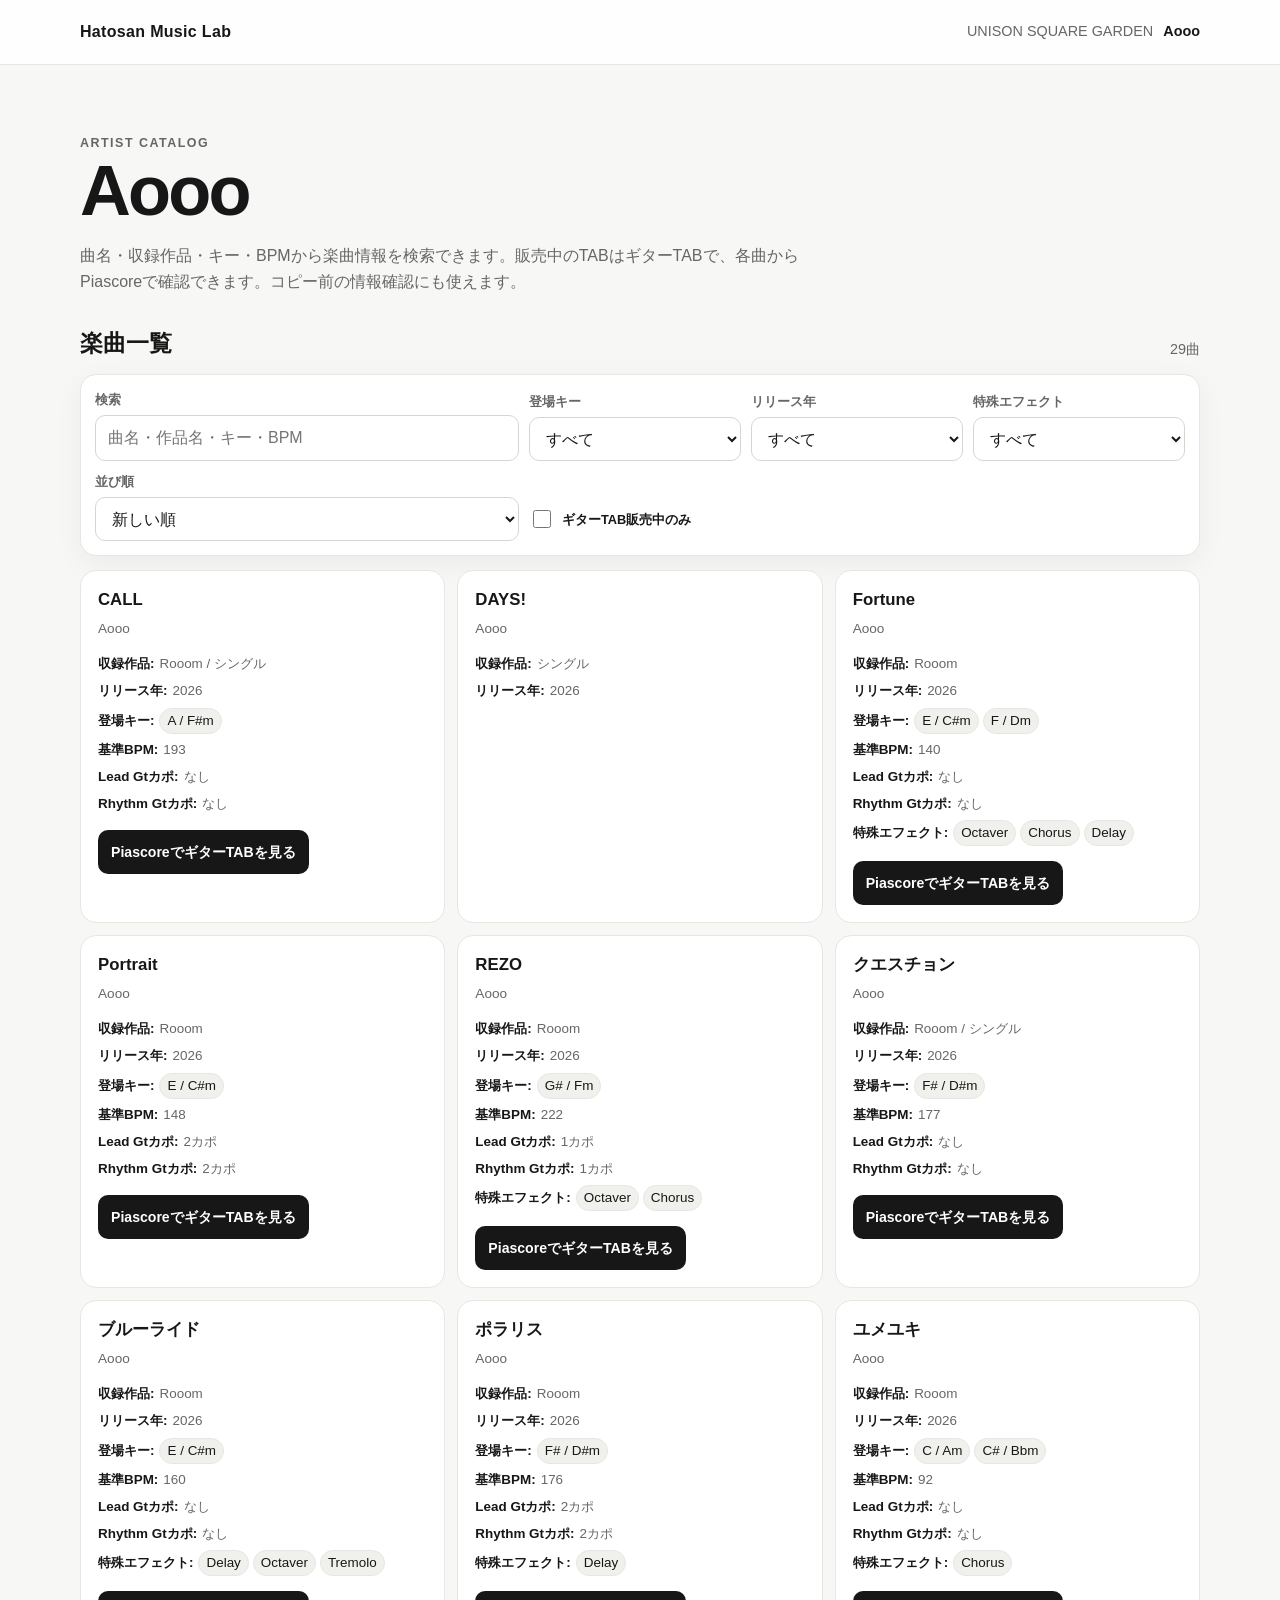
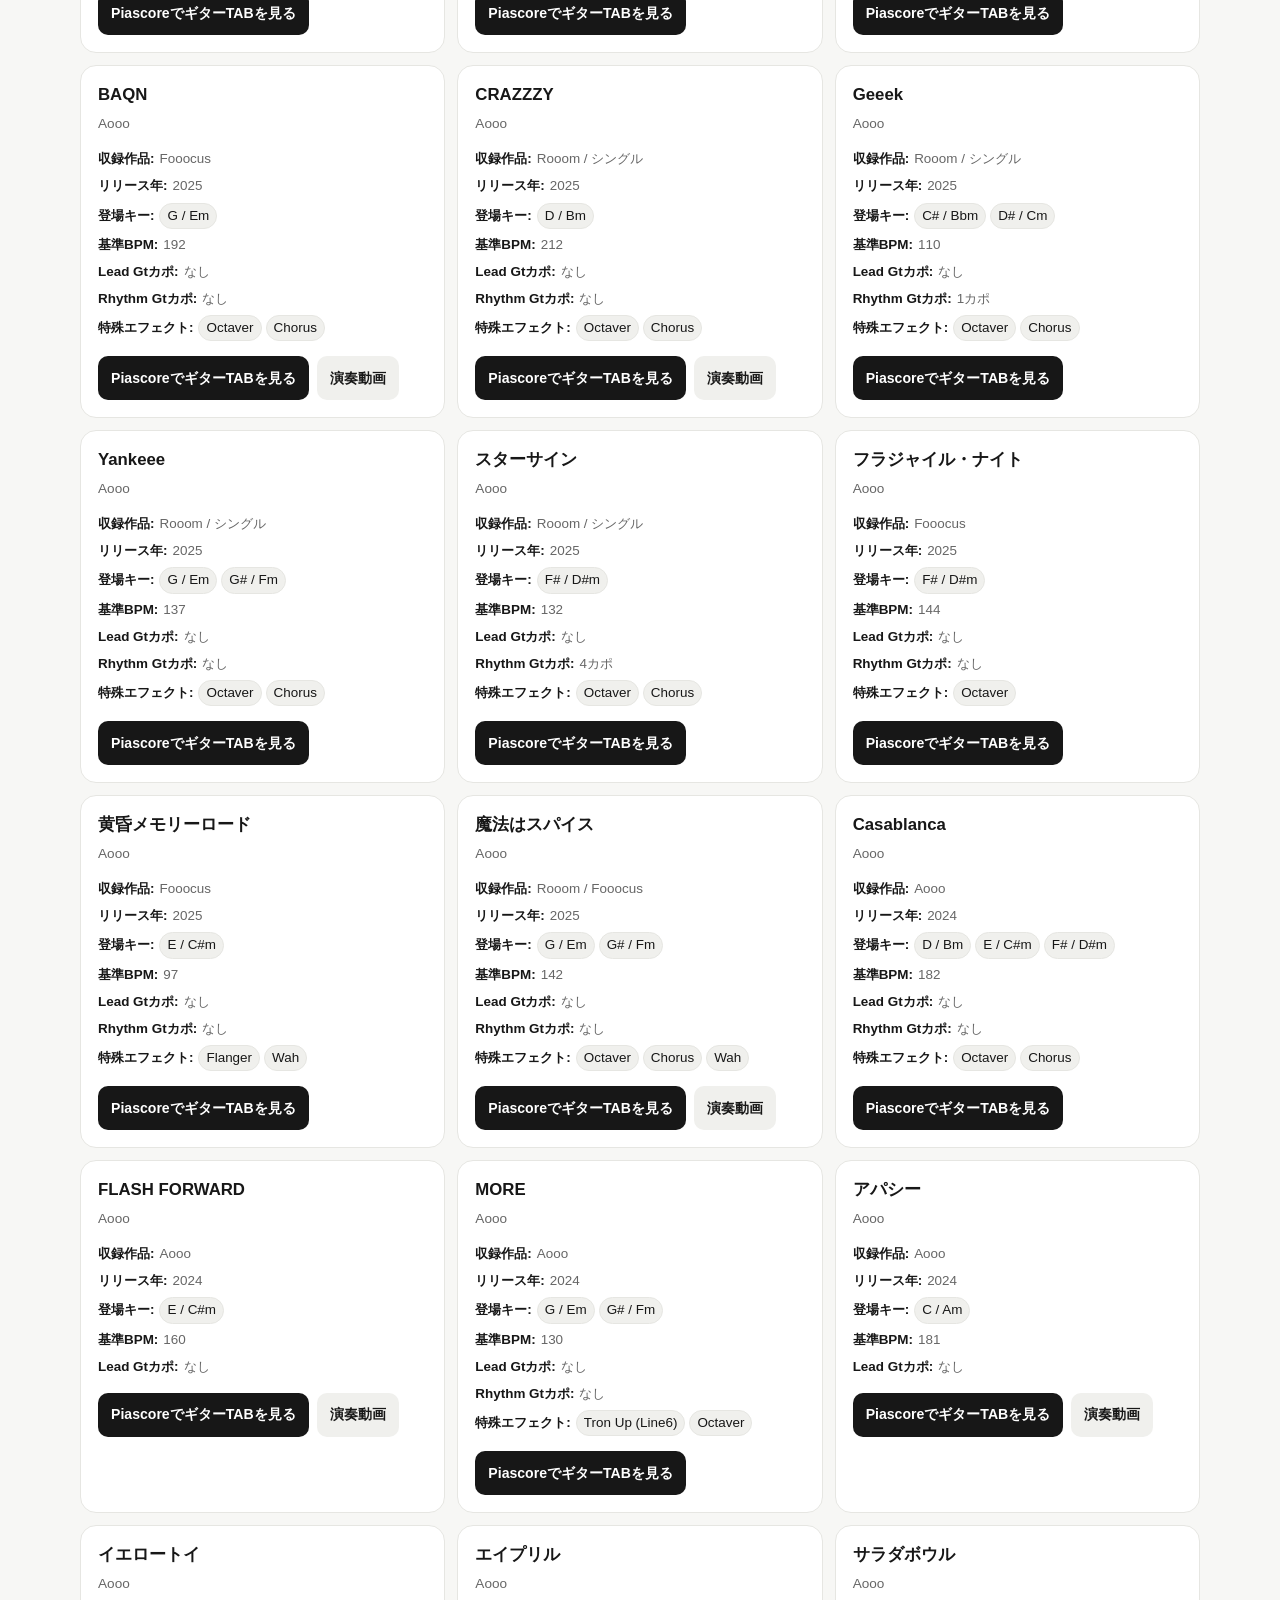
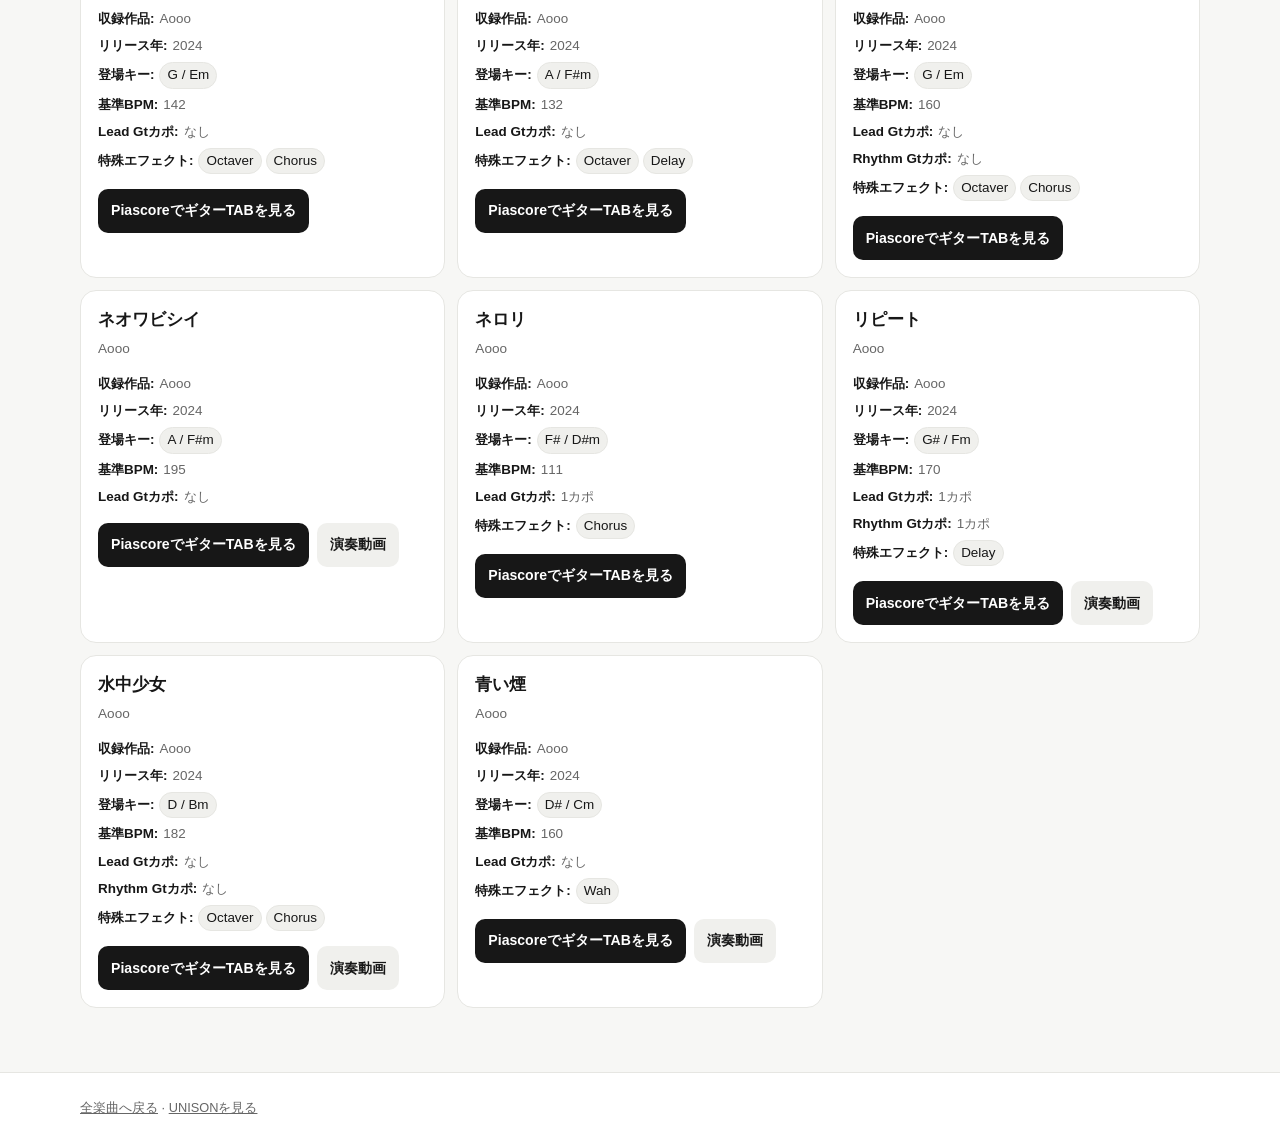
==== tabs/aooo/index.html @ bbd55ca7 "Hold contact link until form is ready" ====
<!doctype html>
<html lang="ja">
<head>
  <meta charset="utf-8">
  <meta name="viewport" content="width=device-width, initial-scale=1">
  <meta name="description" content="Aoooの曲名・収録作品・キー・BPMを検索できます。販売中のギターTABはPiascoreで確認できます。">
  <link rel="canonical" href="https://hatosan-lab.github.io/music-tab-portal/tabs/aooo/">
  <meta property="og:title" content="Aooo ギターTAB・BPM・キー一覧 | Hatosan Music Lab">
  <meta property="og:description" content="Aoooの曲名・収録作品・キー・BPMを検索できます。販売中のギターTABはPiascoreで確認できます。">
  <meta property="og:url" content="https://hatosan-lab.github.io/music-tab-portal/tabs/aooo/">
  <meta property="og:type" content="website">
  <title>Aooo ギターTAB・BPM・キー一覧 | Hatosan Music Lab</title>
  <link rel="stylesheet" href="../../assets/styles.css">
</head>
<body data-data-url="../../data/songs.json" data-aooo-capo-url="../../data/aooo-capo.json" data-artist="Aooo">
  <header class="site-header">
    <div class="header-inner">
      <a class="brand" href="../../">Hatosan Music Lab</a>
      <nav class="top-nav" aria-label="メインナビゲーション">
        <a href="../unison/">UNISON SQUARE GARDEN</a>
        <a href="../aooo/" aria-current="page">Aooo</a>
      </nav>
    </div>
  </header>
  <main>
    <section class="hero">
      <p class="eyebrow">ARTIST CATALOG</p>
      <h1>Aooo</h1>
      <p>曲名・収録作品・キー・BPMから楽曲情報を検索できます。販売中のTABはギターTABで、各曲からPiascoreで確認できます。コピー前の情報確認にも使えます。</p>
    </section>
    <section class="catalog">
      <div class="catalog-heading">
        <h2>楽曲一覧</h2>
        <p id="resultCount" class="result-count" aria-live="polite">読み込み中</p>
      </div>
      <div class="filters" aria-label="楽曲の絞り込み">
        <div class="field">
          <label for="searchInput">検索</label>
          <input id="searchInput" type="search" placeholder="曲名・作品名・キー・BPM" autocomplete="off">
        </div>
        <div class="field">
          <label for="keyFilter">登場キー</label>
          <select id="keyFilter"><option value="">すべて</option></select>
        </div>
        <div class="field">
          <label for="yearFilter">リリース年</label>
          <select id="yearFilter"><option value="">すべて</option></select>
        </div>
        <div class="field">
          <label for="effectFilter">特殊エフェクト</label>
          <select id="effectFilter"><option value="">すべて</option></select>
        </div>
        <div class="field">
          <label for="sortSelect">並び順</label>
          <select id="sortSelect">
            <option value="year-desc">新しい順</option>
            <option value="title">曲名順</option>
            <option value="bpm">BPM順</option>
          </select>
        </div>
        <div class="checkbox-field">
          <label class="checkbox-label"><input id="tabOnly" type="checkbox">ギターTAB販売中のみ</label>
        </div>
      </div>
      <div id="songGrid" class="song-grid" aria-live="polite"></div>
    </section>
  </main>
  <footer class="site-footer">
    <div class="footer-inner"><a href="../../">全楽曲へ戻る</a> · <a href="../unison/">UNISONを見る</a></div>
  </footer>
  <script src="../../assets/app.js?v=20260912-keys1" defer></script>
</body>
</html>
---- assets/styles.css ----
:root {
  color-scheme: light;
  --bg: #f7f7f5;
  --surface: #ffffff;
  --text: #171717;
  --muted: #666666;
  --line: #e6e6e2;
  --accent: #171717;
  --soft: #f0f0ed;
  --radius: 16px;
  --shadow: 0 8px 28px rgba(0, 0, 0, 0.05);
}

* { box-sizing: border-box; }

html { scroll-behavior: smooth; }

body {
  margin: 0;
  background: var(--bg);
  color: var(--text);
  font-family: -apple-system, BlinkMacSystemFont, "Segoe UI", "Hiragino Kaku Gothic ProN",
    "Hiragino Sans", "Yu Gothic UI", "Yu Gothic", Meiryo, sans-serif;
  line-height: 1.65;
}

a { color: inherit; }

.site-header {
  border-bottom: 1px solid var(--line);
  background: rgba(255, 255, 255, 0.94);
}

.header-inner,
main,
.footer-inner {
  width: min(1120px, calc(100% - 32px));
  margin: 0 auto;
}

.header-inner {
  min-height: 64px;
  display: flex;
  align-items: center;
  justify-content: space-between;
  gap: 16px;
}

.brand {
  font-weight: 800;
  letter-spacing: 0.02em;
  text-decoration: none;
}

.top-nav {
  display: flex;
  gap: 10px;
  flex-wrap: wrap;
  justify-content: flex-end;
}

.top-nav a {
  color: var(--muted);
  text-decoration: none;
  font-size: 0.9rem;
}

.top-nav a[aria-current="page"] {
  color: var(--text);
  font-weight: 700;
}

main { padding: 34px 0 64px; }

.hero {
  padding: 18px 0 28px;
}

.eyebrow {
  margin: 0 0 8px;
  color: var(--muted);
  font-size: 0.78rem;
  font-weight: 800;
  letter-spacing: 0.12em;
  text-transform: uppercase;
}

h1 {
  margin: 0;
  font-size: clamp(2rem, 8vw, 4.4rem);
  line-height: 1.04;
  letter-spacing: -0.04em;
  overflow-wrap: anywhere;
}

.hero p {
  max-width: 720px;
  margin: 16px 0 0;
  color: var(--muted);
}

.focus-links {
  display: grid;
  gap: 12px;
  margin: 6px 0 30px;
}

.focus-card {
  display: block;
  padding: 20px;
  border: 1px solid var(--line);
  border-radius: var(--radius);
  background: var(--surface);
  box-shadow: var(--shadow);
  text-decoration: none;
}

.focus-card strong {
  display: block;
  margin-bottom: 4px;
  font-size: 1.2rem;
}

.focus-card span {
  color: var(--muted);
  font-size: 0.9rem;
}

.catalog {
  scroll-margin-top: 16px;
}

.catalog-heading {
  display: flex;
  align-items: end;
  justify-content: space-between;
  gap: 16px;
  margin-bottom: 12px;
}

.catalog-heading h2 {
  margin: 0;
  font-size: 1.45rem;
}

.result-count {
  margin: 0;
  color: var(--muted);
  font-size: 0.9rem;
  white-space: nowrap;
}

.filters {
  display: grid;
  gap: 10px;
  padding: 14px;
  border: 1px solid var(--line);
  border-radius: var(--radius);
  background: var(--surface);
  box-shadow: var(--shadow);
}

.field label,
.checkbox-label {
  display: block;
  margin-bottom: 5px;
  color: var(--muted);
  font-size: 0.8rem;
  font-weight: 700;
}

input[type="search"],
select {
  width: 100%;
  min-height: 44px;
  padding: 9px 12px;
  border: 1px solid #d6d6d1;
  border-radius: 10px;
  background: #fff;
  color: var(--text);
  font: inherit;
}

input:focus,
select:focus,
a:focus-visible {
  outline: 3px solid rgba(23, 23, 23, 0.18);
  outline-offset: 2px;
}

.checkbox-field {
  min-height: 44px;
  display: flex;
  align-items: center;
}

.checkbox-label {
  display: flex;
  align-items: center;
  gap: 8px;
  margin: 0;
  color: var(--text);
}

.checkbox-label input {
  width: 18px;
  height: 18px;
}

.song-grid {
  display: grid;
  gap: 12px;
  margin-top: 14px;
}

.song-card {
  min-width: 0;
  padding: 17px;
  border: 1px solid var(--line);
  border-radius: var(--radius);
  background: var(--surface);
}

.song-card h3 {
  margin: 0;
  font-size: 1.05rem;
  line-height: 1.45;
  overflow-wrap: anywhere;
}

.artist {
  margin: 5px 0 0;
  color: var(--muted);
  font-size: 0.85rem;
}

.meta {
  display: flex;
  flex-wrap: wrap;
  gap: 6px;
  margin: 13px 0 0;
  padding: 0;
  list-style: none;
}

.meta li {
  padding: 4px 8px;
  border-radius: 999px;
  background: var(--soft);
  font-size: 0.78rem;
}

.detail-list {
  display: grid;
  gap: 5px;
  margin: 13px 0 0;
  color: var(--muted);
  font-size: 0.84rem;
}

.detail-list div {
  overflow-wrap: anywhere;
}

.detail-list strong {
  color: var(--text);
  font-weight: 700;
}

.detail-row {
  display: flex;
  flex-wrap: wrap;
  align-items: baseline;
  gap: 5px;
}

.key-chips {
  display: inline-flex;
  flex-wrap: wrap;
  gap: 4px;
}

.key-chip {
  display: inline-block;
  padding: 1px 7px;
  border: 1px solid var(--line);
  border-radius: 999px;
  background: var(--soft);
  color: var(--text);
  white-space: nowrap;
}

.actions {
  display: flex;
  flex-wrap: wrap;
  gap: 8px;
  margin-top: 15px;
}

.button {
  min-height: 44px;
  display: inline-flex;
  align-items: center;
  justify-content: center;
  padding: 9px 13px;
  border-radius: 10px;
  background: var(--accent);
  color: #fff;
  text-decoration: none;
  font-size: 0.88rem;
  font-weight: 750;
}

.button.secondary {
  background: var(--soft);
  color: var(--text);
}

.empty,
.error {
  margin-top: 14px;
  padding: 18px;
  border: 1px solid var(--line);
  border-radius: var(--radius);
  background: var(--surface);
  color: var(--muted);
}

.site-footer {
  border-top: 1px solid var(--line);
  background: var(--surface);
}

.footer-inner {
  padding: 24px 0;
  color: var(--muted);
  font-size: 0.8rem;
}

@media (min-width: 700px) {
  .focus-links { grid-template-columns: repeat(2, minmax(0, 1fr)); }
  .filters { grid-template-columns: minmax(240px, 2fr) repeat(3, minmax(130px, 1fr)); align-items: end; }
  .song-grid { grid-template-columns: repeat(2, minmax(0, 1fr)); }
}

@media (min-width: 1040px) {
  .song-grid { grid-template-columns: repeat(3, minmax(0, 1fr)); }
}

@media (prefers-reduced-motion: reduce) {
  html { scroll-behavior: auto; }
}
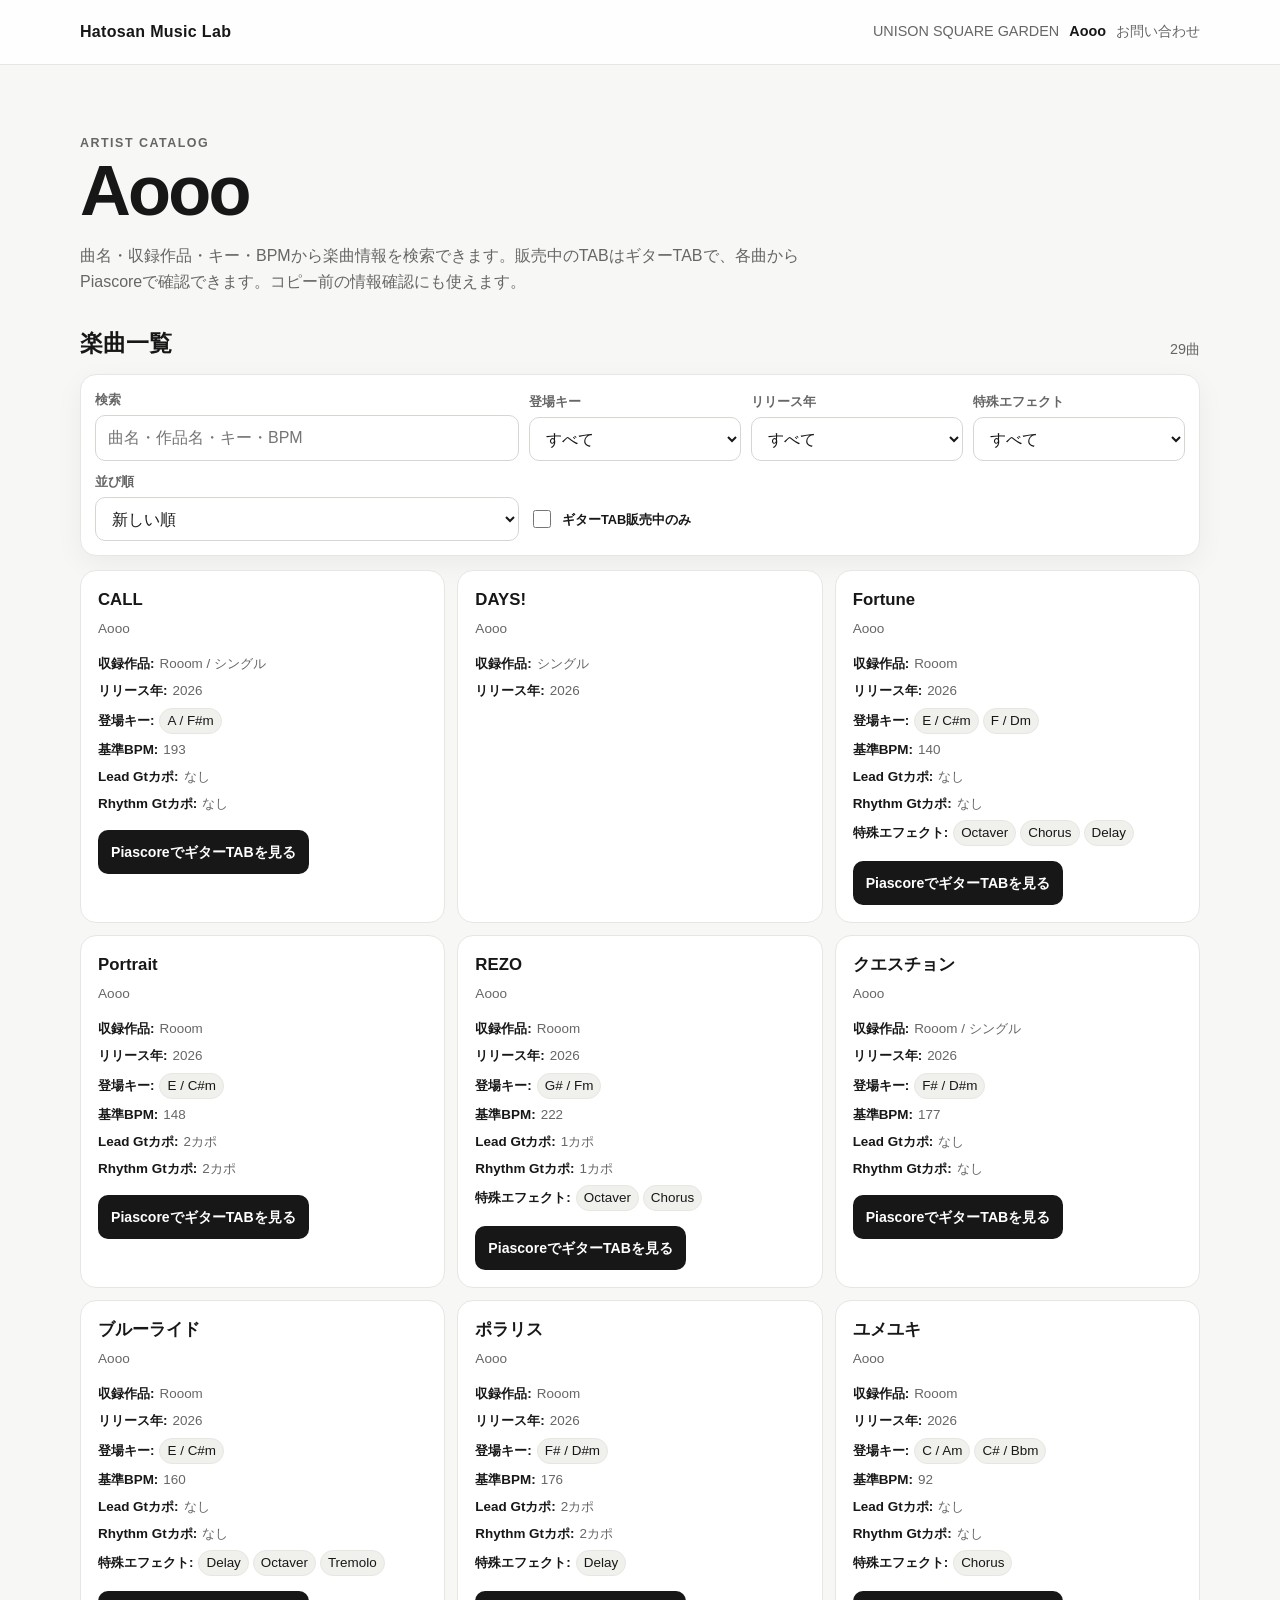
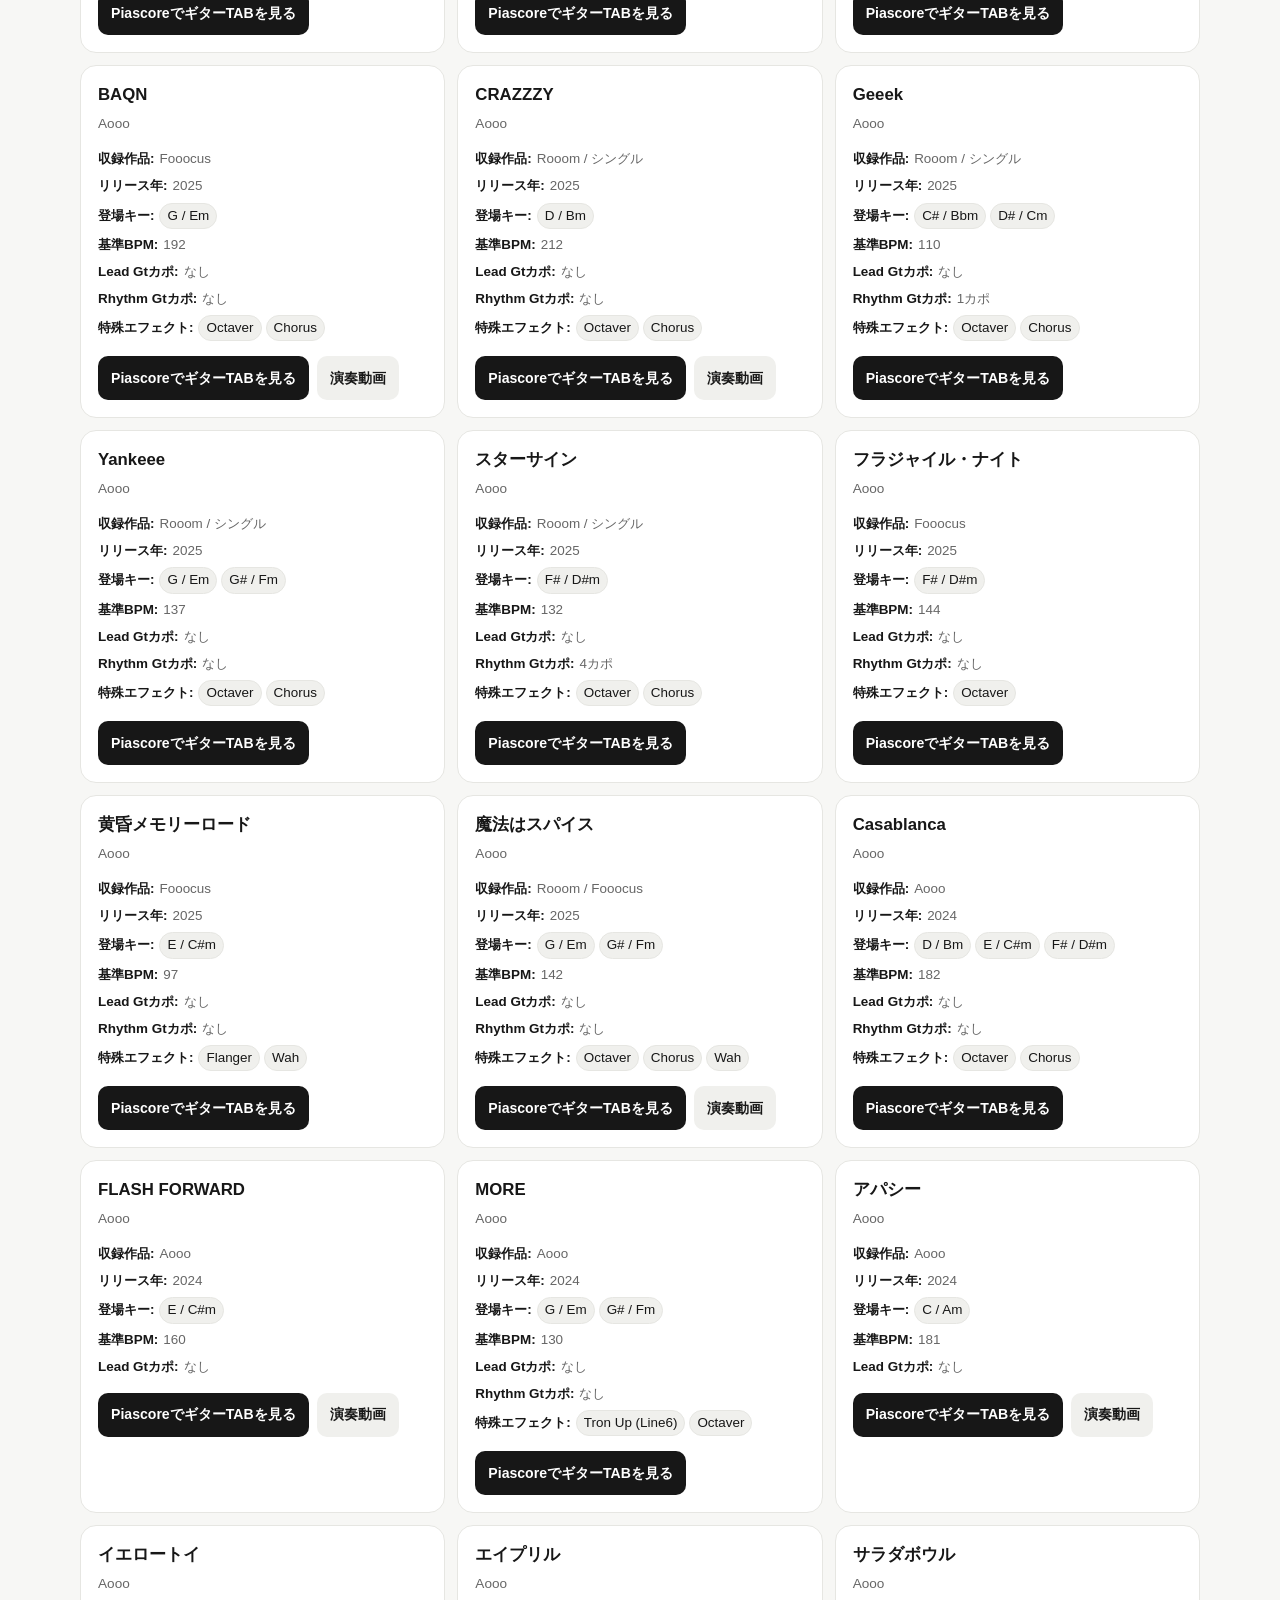
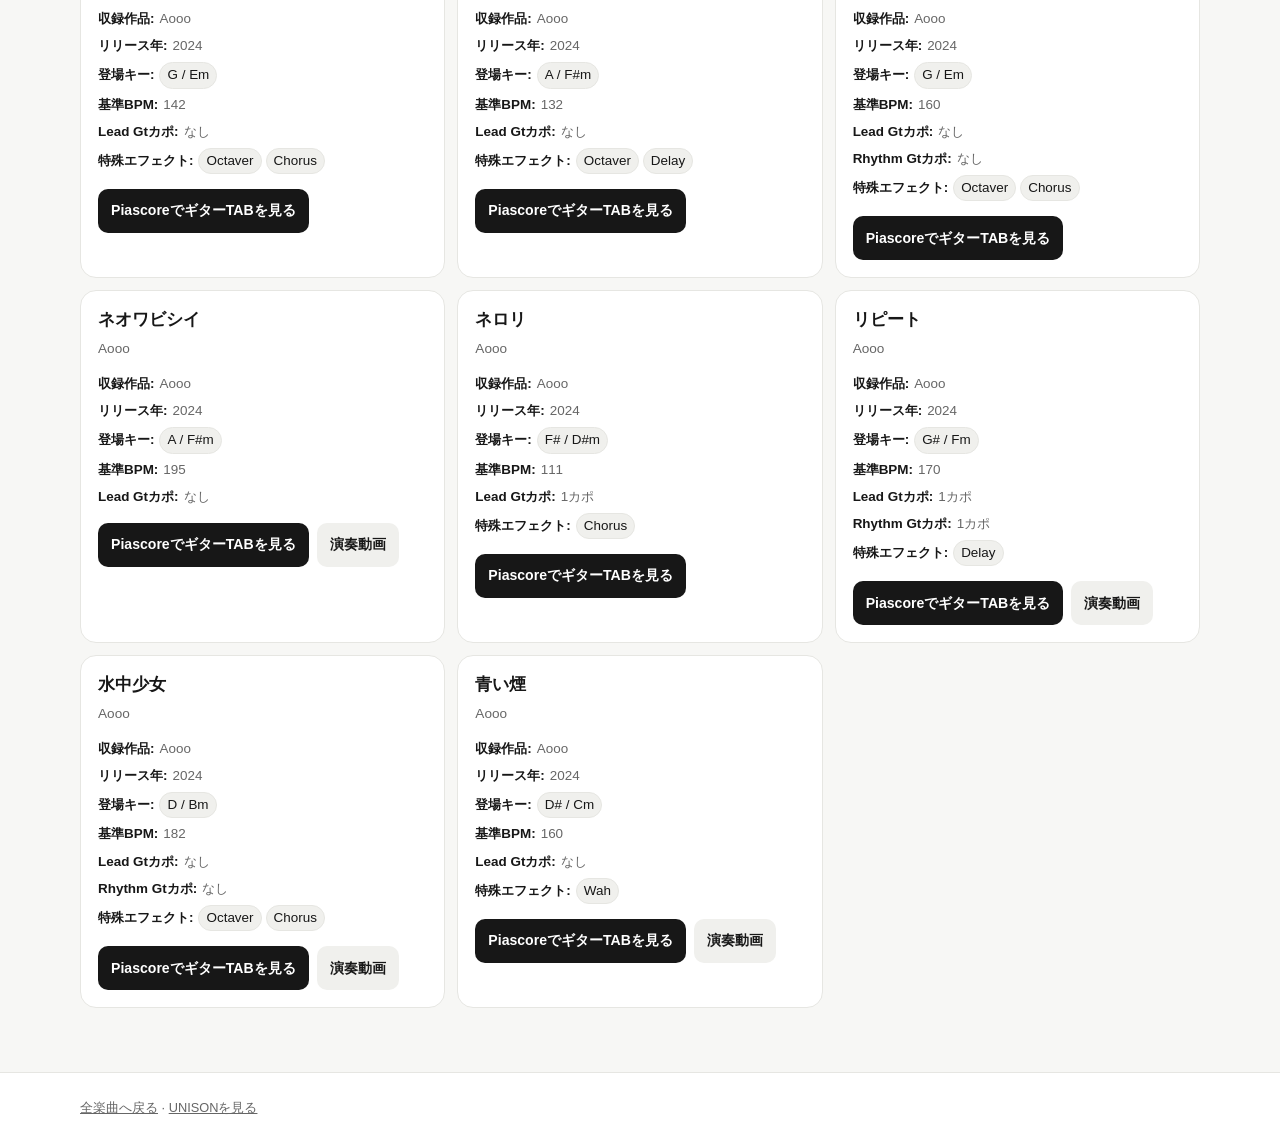
==== commit 0c1c440a: "Add contact form to site navigation" ====
--- a/tabs/aooo/index.html
+++ b/tabs/aooo/index.html
@@ -19,6 +19,7 @@
       <nav class="top-nav" aria-label="メインナビゲーション">
         <a href="../unison/">UNISON SQUARE GARDEN</a>
         <a href="../aooo/" aria-current="page">Aooo</a>
+        <a href="https://teal-freighter-656.notion.site/83170d19670b42d9b829fac219ff3265?pvs=105" target="_blank" rel="noopener noreferrer">お問い合わせ</a>
       </nav>
     </div>
   </header>
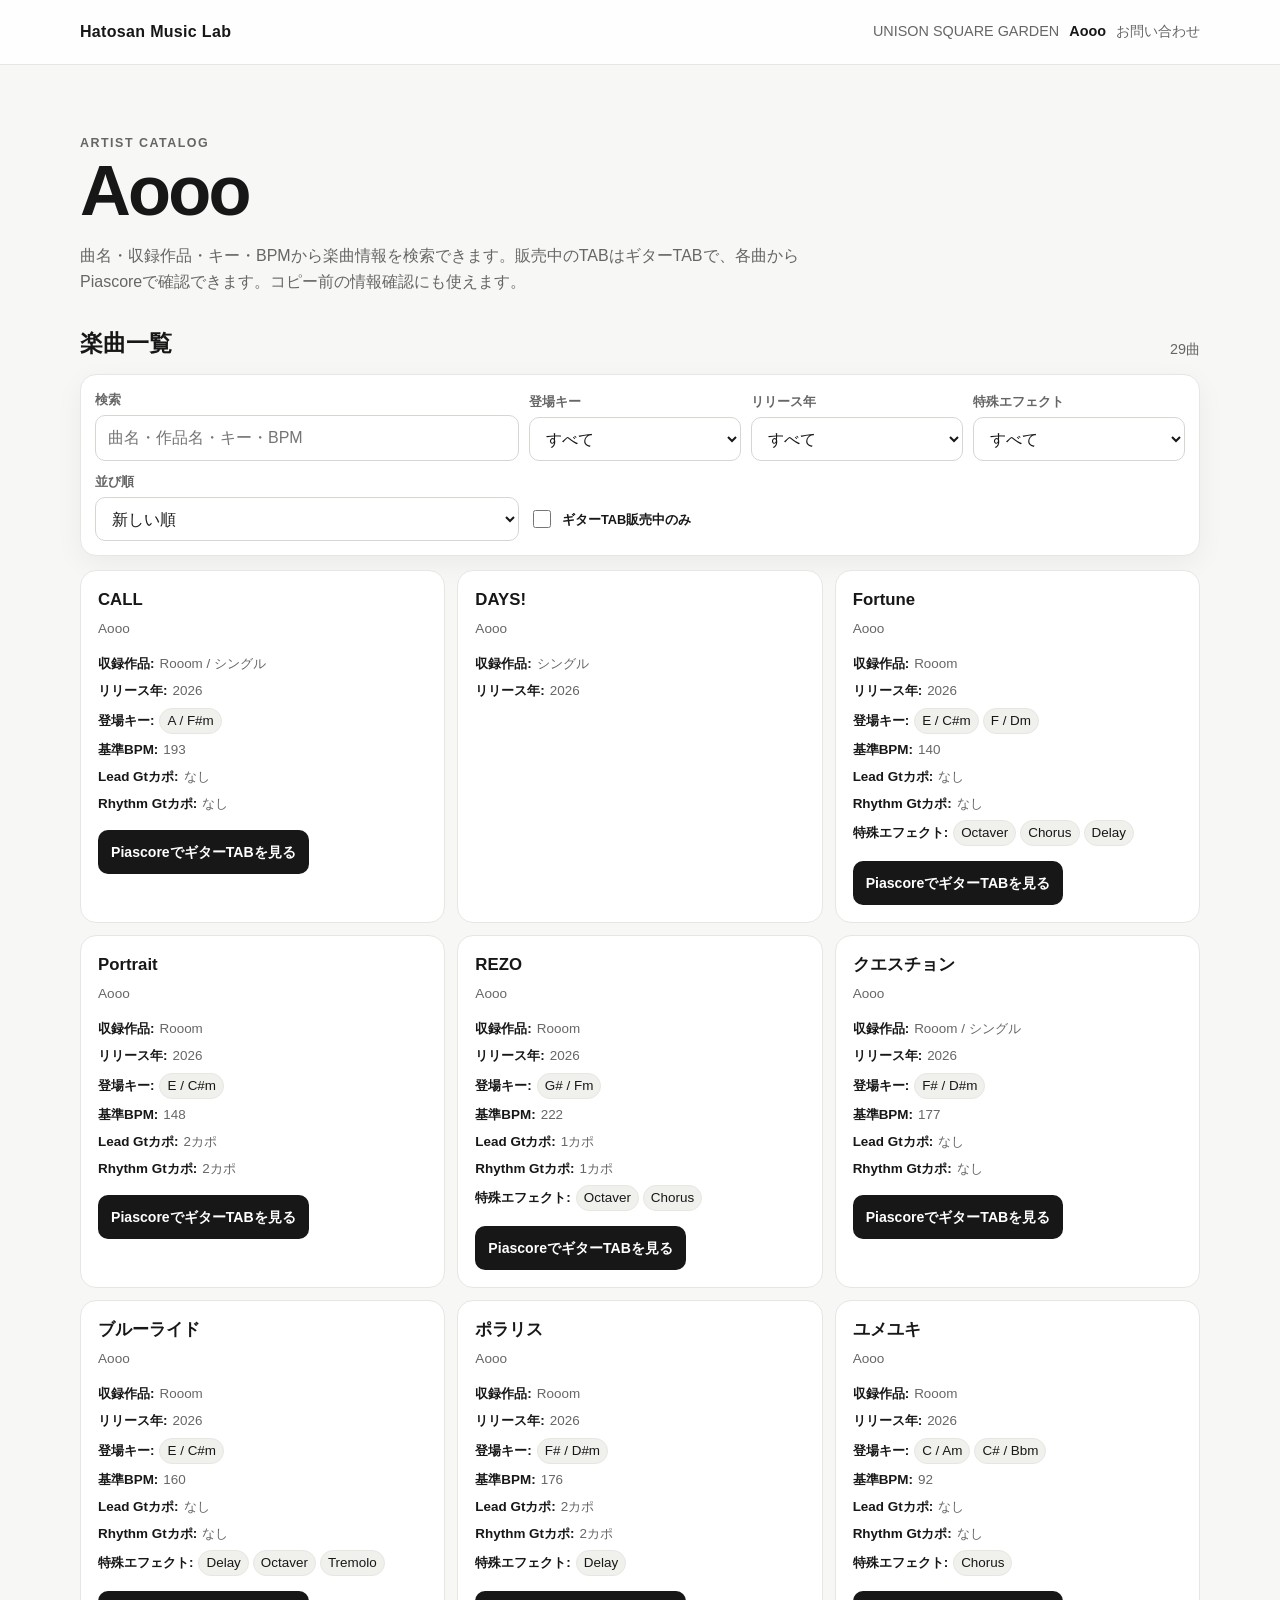
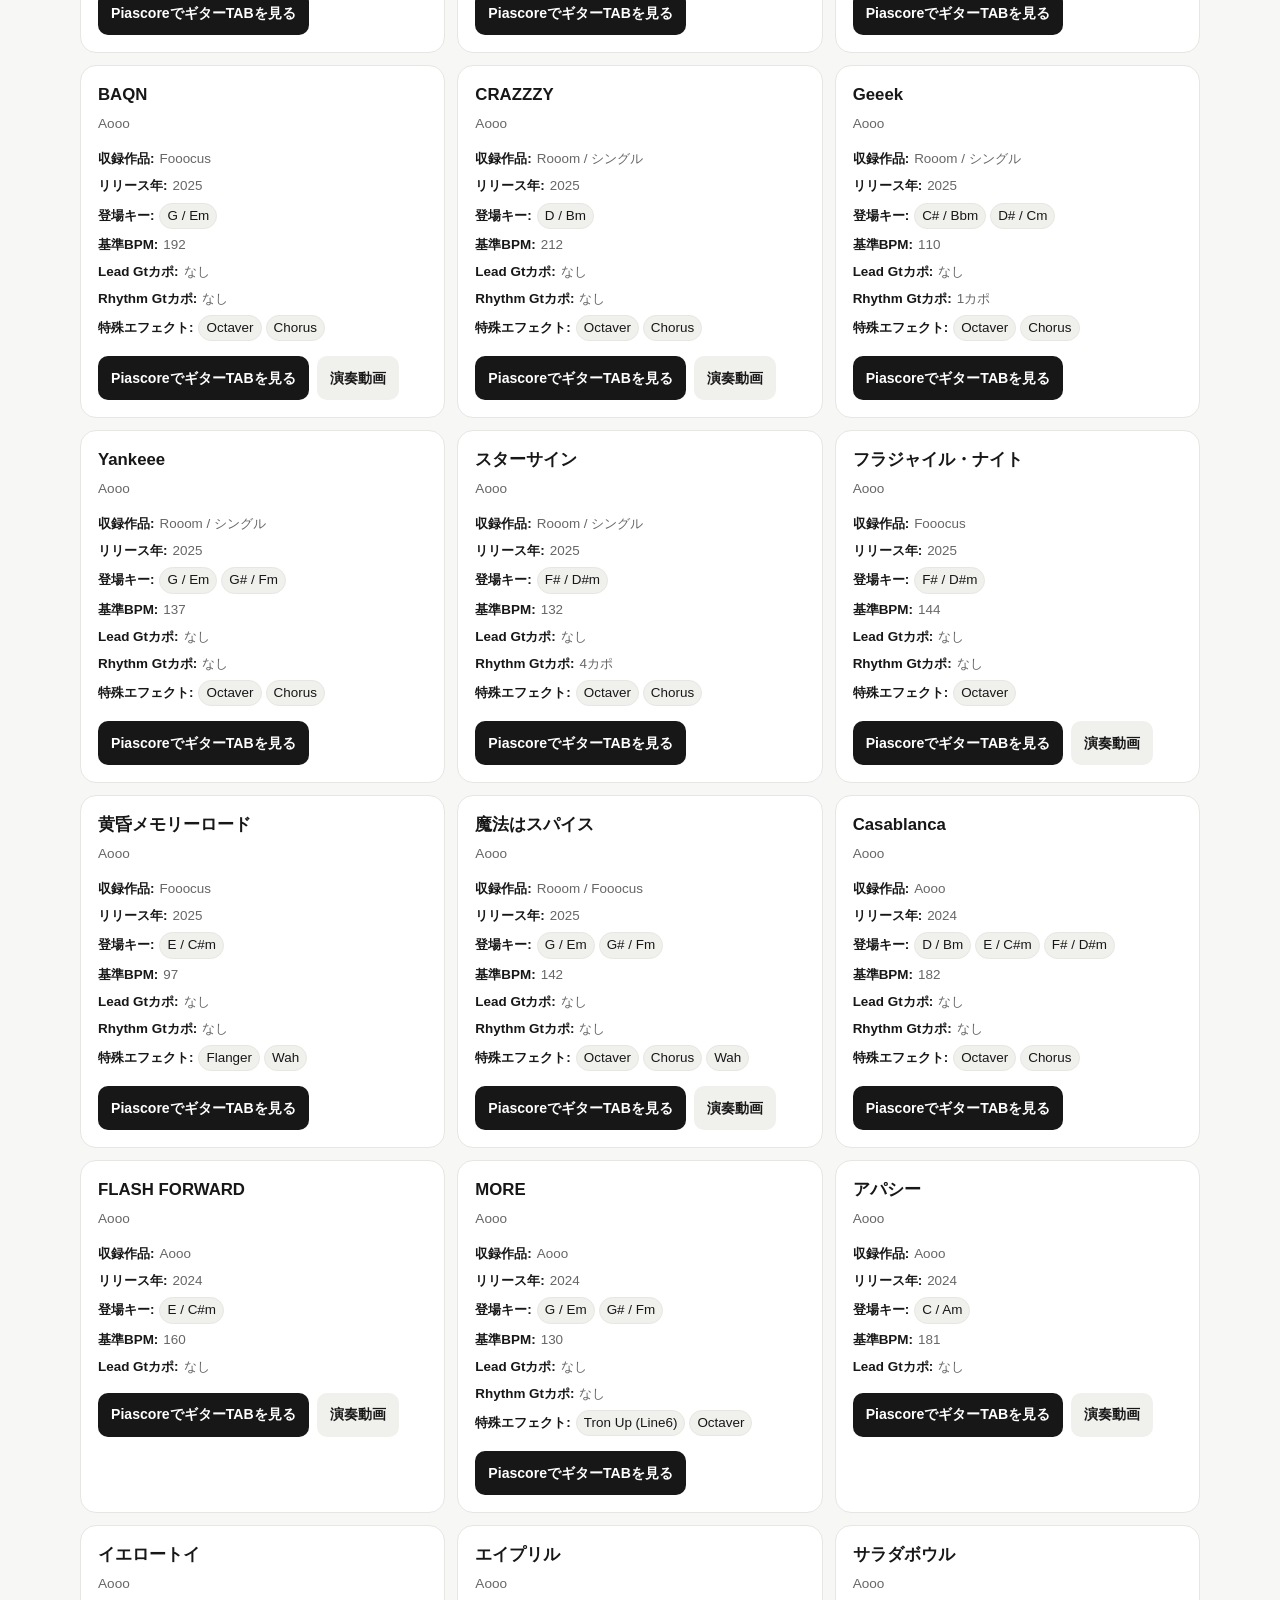
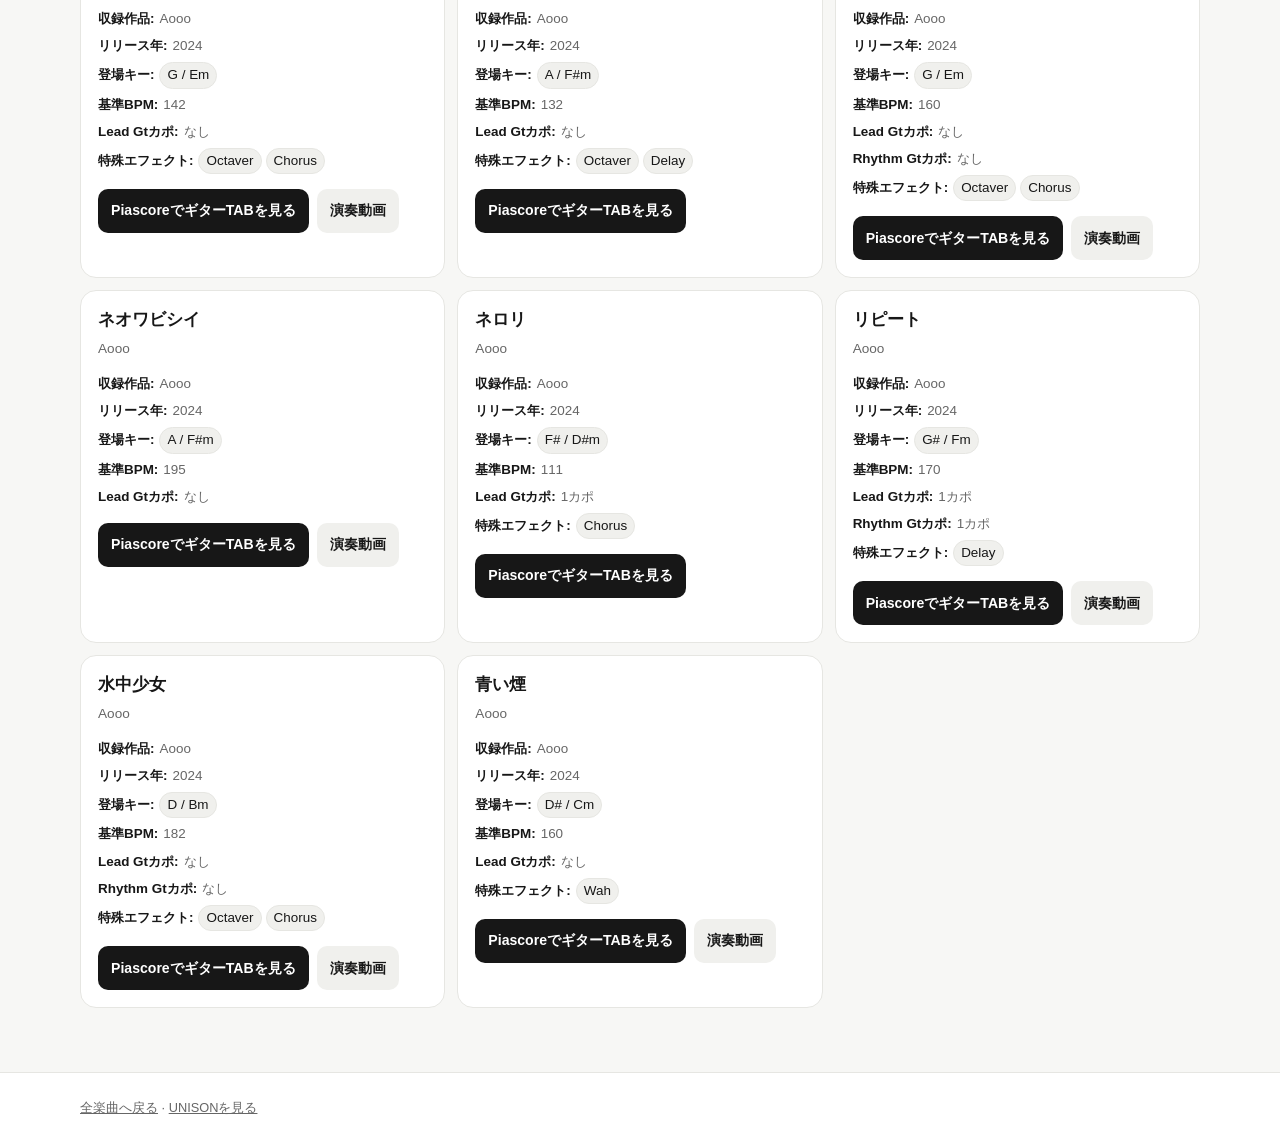
==== commit 365cf17b: "Add shared OGP link preview" ====
--- a/tabs/aooo/index.html
+++ b/tabs/aooo/index.html
@@ -9,6 +9,16 @@
   <meta property="og:description" content="Aoooの曲名・収録作品・キー・BPMを検索できます。販売中のギターTABはPiascoreで確認できます。">
   <meta property="og:url" content="https://hatosan-lab.github.io/music-tab-portal/tabs/aooo/">
   <meta property="og:type" content="website">
+  <meta property="og:image" content="https://hatosan-lab.github.io/music-tab-portal/assets/ogp.png">
+  <meta property="og:image:type" content="image/png">
+  <meta property="og:image:width" content="1200">
+  <meta property="og:image:height" content="630">
+  <meta property="og:image:alt" content="ギターTAB・BPM・キー検索 — UNISON / Aooo 楽曲ポータル | Hatosan Music Lab">
+  <meta name="twitter:card" content="summary_large_image">
+  <meta name="twitter:title" content="Aooo ギターTAB・BPM・キー一覧 | Hatosan Music Lab">
+  <meta name="twitter:description" content="Aoooの曲名・収録作品・キー・BPMを検索できます。販売中のギターTABはPiascoreで確認できます。">
+  <meta name="twitter:image" content="https://hatosan-lab.github.io/music-tab-portal/assets/ogp.png">
+  <meta name="twitter:image:alt" content="ギターTAB・BPM・キー検索 — UNISON / Aooo 楽曲ポータル | Hatosan Music Lab">
   <title>Aooo ギターTAB・BPM・キー一覧 | Hatosan Music Lab</title>
   <link rel="stylesheet" href="../../assets/styles.css">
 </head>
@@ -69,6 +79,6 @@
   <footer class="site-footer">
     <div class="footer-inner"><a href="../../">全楽曲へ戻る</a> · <a href="../unison/">UNISONを見る</a></div>
   </footer>
-  <script src="../../assets/app.js?v=20260912-keys1" defer></script>
+  <script src="../../assets/app.js?v=20260912-xvideo1" defer></script>
 </body>
 </html>
--- a/assets/styles.css
+++ b/assets/styles.css
@@ -326,6 +326,7 @@
   color: var(--muted);
 }
 
+
 .site-footer {
   border-top: 1px solid var(--line);
   background: var(--surface);
